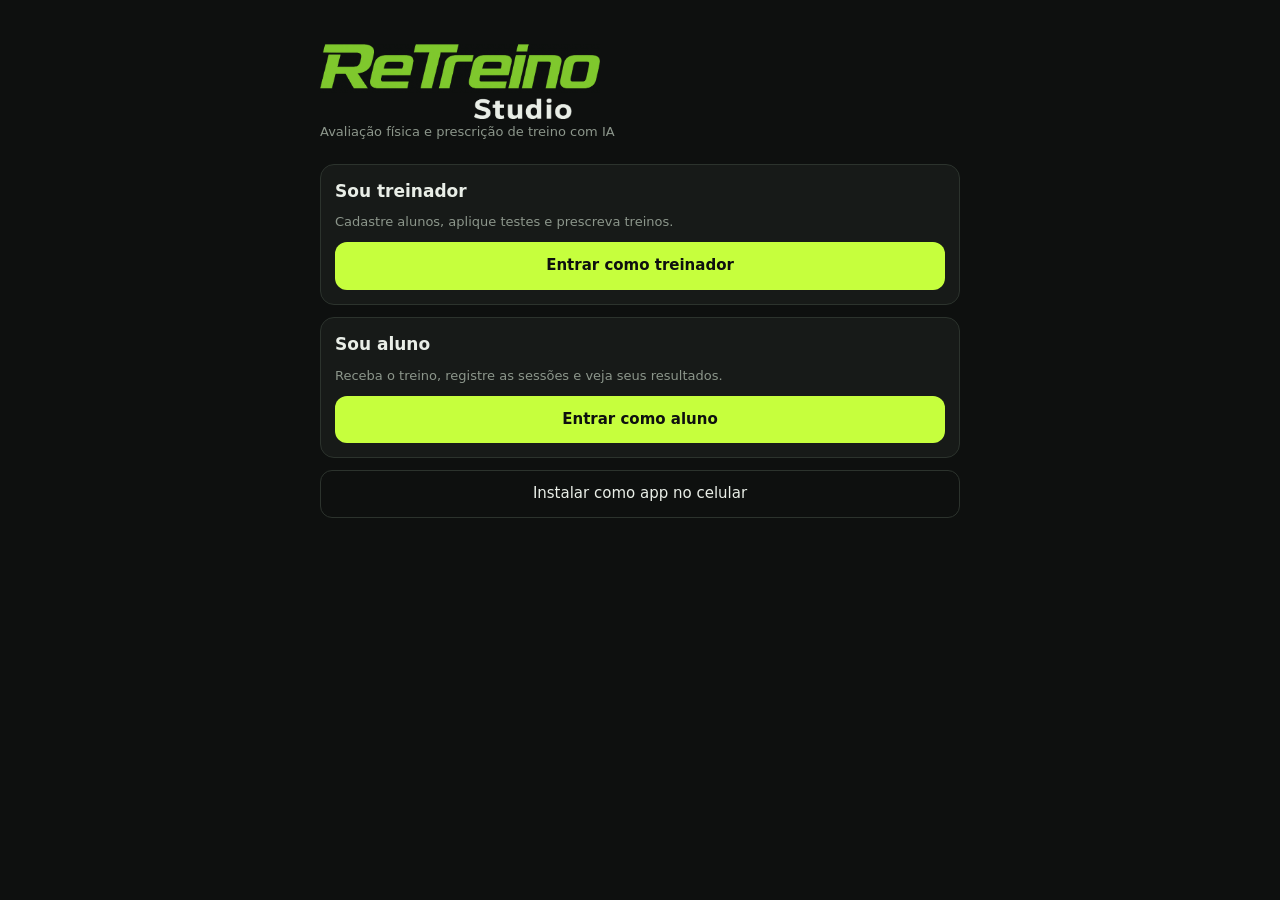
==== index.html @ f4f45311 "Add files via upload" ====
<!doctype html>
<html lang="pt-BR"><head>
<meta charset="utf-8">
<meta name="viewport" content="width=device-width,initial-scale=1,viewport-fit=cover">
<meta name="theme-color" content="#0e100f">
<meta name="apple-mobile-web-app-capable" content="yes">
<meta name="mobile-web-app-capable" content="yes">
<meta name="apple-mobile-web-app-title" content="ReTreino">
<meta name="apple-mobile-web-app-status-bar-style" content="black-translucent">
<link rel="manifest" href="manifest.json">
<link rel="icon" href="icon-192.png">
<link rel="apple-touch-icon" href="icon-192.png">
<title>ReTreino · Avaliação e Prescrição</title>
<style>
*{box-sizing:border-box;margin:0;font:inherit}
:root{--bg:#0e100f;--s:#171a18;--s2:#1f241f;--l:#2c332d;--t:#e9eee7;--m:#8c968b;--a:#c6ff3d;--ok:#6ee7a0;--w:#ffc94d;--bad:#ff6b5a}
body{background:var(--bg);color:var(--t);font:15px/1.45 system-ui,-apple-system,"Segoe UI",Roboto,sans-serif;padding:max(14px,env(safe-area-inset-top)) 14px calc(78px + env(safe-area-inset-bottom))}
main{max-width:640px;margin:0 auto}
b{font-weight:700}h1{font-size:22px;font-weight:800;letter-spacing:-.5px}h2{font-size:17px;font-weight:700}h3{font-size:13px;color:var(--m);font-weight:600;margin:10px 0 2px}
.hd{display:flex;align-items:center;gap:10px;margin:6px 0 14px}
.card{background:var(--s);border:1px solid var(--l);border-radius:14px;padding:14px;margin:0 0 12px;display:grid;gap:10px}
label{display:grid;gap:4px;color:var(--m);font-size:13px}
input,select{background:var(--s2);border:1px solid var(--l);border-radius:10px;color:var(--t);padding:11px;font-size:16px;width:100%}
input:focus,select:focus,button:focus-visible{outline:2px solid var(--a);outline-offset:1px}
button{cursor:pointer}
.b{background:var(--a);color:#0e100f;border:0;border-radius:12px;padding:13px;font-weight:700;width:100%}
.g{background:transparent;color:var(--t);border:1px solid var(--l);border-radius:12px;padding:12px;width:100%}
.g2{display:grid;grid-template-columns:1fr 1fr;gap:10px}.g4{display:grid;grid-template-columns:repeat(4,1fr);gap:6px}
.g4 input{padding:9px 4px;font-size:14px;text-align:center}
.chips{display:flex;gap:8px;overflow-x:auto;padding-bottom:12px}
.chip{flex:none;background:var(--s);color:var(--m);border:1px solid var(--l);border-radius:20px;padding:8px 14px}
.chip.on{background:var(--a);color:#0e100f;border-color:var(--a);font-weight:700}
.r{display:flex;justify-content:space-between;gap:12px;padding:8px 0;border-top:1px solid var(--l)}
.r.ok b{color:var(--ok)}.r.warn b{color:var(--w)}.r.bad b{color:var(--bad)}
.m{color:var(--m);font-size:13px}
.ck{display:flex;align-items:center;gap:10px;color:var(--t);font-size:14px}.ck input{width:20px;height:20px;accent-color:var(--a);flex:none}
.lg{display:block;width:min(280px,75%);margin-top:30px}
#tm{font-size:56px;font-weight:800;text-align:center;font-variant-numeric:tabular-nums;color:var(--a)}
.x{background:0;border:0;color:var(--m);font-size:12px;justify-self:end}
.ex{display:grid;gap:6px;padding-top:8px;border-top:1px solid var(--l)}
.tap{cursor:pointer}
nav{position:fixed;left:0;right:0;bottom:0;background:var(--s);border-top:1px solid var(--l);padding-bottom:env(safe-area-inset-bottom)}
nav button{flex:1;background:0;border:0;color:var(--m);padding:15px 4px;font-size:13px}nav .on{color:var(--a);font-weight:700}
.toast{position:fixed;left:50%;bottom:96px;transform:translateX(-50%);background:var(--a);color:#0e100f;padding:10px 18px;border-radius:20px;font-weight:700;z-index:9}
@media(prefers-reduced-motion:no-preference){.card{transition:border-color .15s}.tap:active{border-color:var(--a)}}
</style></head>
<body><main id="app"></main><nav id="nv"></nav>
<script>
const $=s=>document.querySelector(s),esc=s=>String(s??'').replace(/[&<>"']/g,c=>'&#'+c.charCodeAt(0)+';'),num=v=>parseFloat(String(v).replace(',','.'))||0,fx=(x,d=1)=>isFinite(x)&&x?x.toFixed(d):'–',uid=()=>Math.random().toString(36).slice(2,9);
const enc=o=>btoa(unescape(encodeURIComponent(JSON.stringify(o)))),dec=c=>JSON.parse(decodeURIComponent(escape(atob(c))));
let S;try{S=JSON.parse(localStorage.rt)}catch{}S=S||{mode:null,alunos:[],me:null};
const save=()=>{try{localStorage.rt=JSON.stringify(S)}catch{}};
let V={sub:'perfil',aid:null,t:'rm',f:{},res:[],w:null},dp;
const A=()=>S.mode=='coach'?S.alunos.find(a=>a.id==V.aid):S.me,n=k=>num(V.f[k]);
const go=o=>{Object.assign(V,o);render();scrollTo(0,0)};
function toast(t){const d=document.createElement('div');d.className='toast';d.textContent=t;document.body.append(d);setTimeout(()=>d.remove(),1800)}
function copy(t){(navigator.clipboard?navigator.clipboard.writeText(t):Promise.reject()).then(()=>toast('Copiado'),()=>prompt('Copie o texto:',t))}
const hdr=(t,b)=>`<div class=hd>${b?`<button class=g onclick="${b}" style="width:44px;padding:8px">‹</button>`:''}<h1>${t}</h1></div>`;
const rowH=([l,v,c])=>`<div class="r ${c||''}"><span>${esc(l)}</span><b>${esc(v)}</b></div>`;
const TN={rm:'12RM',hop:'Hop tests',sd:'Step down',yb:'Y Balance',om:'Ombro',sk:'Pollock 7 dobras',pe:'Perimetria',sj:'Saltos'};
const G={'Força':[4,'4–6','RIR 2','150 s'],'Hipertrofia':[3,'8–12','RIR 1–2','90 s'],'Condicionamento':[3,'12–15','RIR 2','45 s'],'Alívio de dor':[2,'12–15','RIR 3, tempo controlado','60 s']};
const EX={agachar:{c:['Agachamento goblet com mochila','Sentar e levantar da cadeira'],a:['Agachamento livre','Leg press 45°']},dobrar:{c:['Levantamento terra romeno com halteres','Ponte de glúteo'],a:['Levantamento terra romeno','Mesa flexora']},uni:{c:['Afundo','Step-up'],a:['Agachamento búlgaro','Passada']},emph:{c:['Flexão de braço','Flexão inclinada'],a:['Supino reto com halteres','Supino inclinado']},puxh:{c:['Remada com elástico','Remada curvada com mochila'],a:['Remada baixa','Remada curvada']},empv:{c:['Desenvolvimento com halteres','Pike push-up'],a:['Desenvolvimento com halteres','Desenvolvimento na máquina']},puxv:{c:['Puxada com elástico','Barra assistida'],a:['Puxada alta','Barra fixa assistida']},core:{c:['Prancha','Dead bug'],a:['Prancha','Pallof press']},pant:{c:['Elevação de panturrilha','Panturrilha unilateral'],a:['Panturrilha em pé','Panturrilha sentado']},sho:{c:['Rotação externa com elástico','Y-T-W no chão'],a:['Rotação externa no cabo','Face pull']}};
const RS={joelho:{agachar:['Sentar e levantar da caixa (sem dor)','Ponte de glúteo'],uni:['Ponte unilateral','Step-up baixo']},ombro:{empv:['Rotação externa com elástico','Y-T-W no chão'],emph:['Flexão inclinada (sem dor)','Supino com pegada neutra']},lombar:{dobrar:['Ponte de glúteo','Bird dog']}};

/* ---------- telas ---------- */
const instBtn=()=>matchMedia('(display-mode: standalone)').matches||navigator.standalone?'':'<button class=g onclick="inst()">Instalar como app no celular</button>';
const home=()=>`<img src="logo.png" alt="ReTreino Studio" class=lg><p class=m style="margin:4px 0 22px">Avaliação física e prescrição de treino com IA</p>
<div class=card><h2>Sou treinador</h2><p class=m>Cadastre alunos, aplique testes e prescreva treinos.</p><button class=b onclick="mode('coach')">Entrar como treinador</button></div>
<div class=card><h2>Sou aluno</h2><p class=m>Receba o treino, registre as sessões e veja seus resultados.</p><button class=b onclick="mode('aluno')">Entrar como aluno</button></div>${instBtn()}`;
function mode(m){S.mode=m;V.sub=m=='coach'?'perfil':'treino';V.aid=null;save();render()}
const list=()=>`${hdr('Alunos')}${S.alunos.map(a=>`<div class="card tap" onclick="go({aid:'${a.id}',sub:'perfil'})"><b>${esc(a.n)}</b><div class=m>${esc(a.goal)} · ${a.tests.length} avaliações · ${a.logs.length} sessões</div></div>`).join('')||'<p class=m style="margin-bottom:12px">Nenhum aluno ainda. Comece cadastrando o primeiro.</p>'}<button class=b onclick="addA()">+ Novo aluno</button><div style="height:10px"></div><button class=g onclick="mode(null)">Trocar ambiente</button>`;
function addA(){const x=prompt('Nome do aluno');if(!x)return;const a={id:uid(),n:x,sex:'M',goal:'Hipertrofia',level:'Iniciante',days:3,place:'Academia',restr:{},tests:[],logs:[],plan:null};S.alunos.push(a);save();go({aid:a.id,sub:'perfil'})}
const fp=(k,l,t)=>`<label>${l}<input ${t?'':'inputmode="decimal"'} value="${esc(A()[k]??'')}" oninput="A()['${k}']=${t?'this.value':'num(this.value)'};save()"></label>`;
const fs=(k,l,o)=>`<label>${l}<select onchange="A()['${k}']=this.value;save()">${o.map(x=>`<option ${A()[k]==x?'selected':''}>${x}</option>`).join('')}</select></label>`;
const rc=(k,l)=>`<label class=ck><input type=checkbox ${A().restr?.[k]?'checked':''} onchange="(A().restr=A().restr||{})['${k}']=this.checked;save()"> ${l}</label>`;
const perfil=a=>`${hdr(esc(a.n),'go({aid:null})')}<div class=card>${fp('n','Nome','t')}<div class=g2>${fs('sex','Sexo',['M','F'])}${fp('age','Idade')}</div><div class=g2>${fp('mass','Massa (kg)')}${fp('h','Estatura (cm)')}</div></div>
<div class=card><h2>Plano de treino</h2>${fs('goal','Objetivo',Object.keys(G))}<div class=g2>${fs('level','Nível',['Iniciante','Intermediário','Avançado'])}${fs('days','Dias por semana',[2,3,4,5,6])}</div>${fs('place','Local',['Academia','Casa'])}<div class=m>Dores ou restrições</div>${rc('joelho','Joelho')}${rc('ombro','Ombro')}${rc('lombar','Lombar')}</div>
<div class=card><button class=b onclick="shareA()">Copiar link do aluno</button><button class=g onclick="impL()">Importar registros do aluno</button><button class=g onclick="delA()">Excluir aluno</button></div>`;
function delA(){if(confirm('Excluir este aluno e todos os dados?')){S.alunos=S.alunos.filter(x=>x.id!=V.aid);V.aid=null;save();render()}}
function shareA(){const a=A(),o={id:a.id,n:a.n,sex:a.sex,age:a.age,mass:a.mass,h:a.h,goal:a.goal,level:a.level,days:a.days,place:a.place,restr:a.restr,plan:a.plan,tests:a.tests.slice(-12).map(({t,d,r,x})=>({t,d,r,x}))};copy(location.href.split('#')[0]+'#a='+enc(o))}
function impL(){const c=prompt('Cole o código de registros do aluno');if(!c)return;try{const o=dec(c.trim()),a=S.alunos.find(x=>x.id==o.id);if(!a)throw 0;const ids=new Set(a.logs.map(x=>x.id));o.logs.forEach(x=>ids.has(x.id)||a.logs.push(x));a.logs.sort((p,q)=>p.d<q.d?-1:1);save();toast('Registros importados');render()}catch{toast('Código inválido para este aluno')}}

/* ---------- avaliações ---------- */
const f=(k,l,t)=>`<label>${l}<input ${t?'':'inputmode="decimal"'} value="${esc(V.f[k]??'')}" oninput="V.f['${k}']=this.value;calc()"></label>`;
const ck=(k,l)=>`<label class=ck><input type=checkbox ${V.f[k]?'checked':''} onchange="V.f['${k}']=this.checked;calc()"> ${l}</label>`;
const sel=(k,l,o,rr)=>`<label>${l}<select onchange="V.f['${k}']=this.value;${rr?'render()':'calc()'}">${o.map(x=>`<option ${V.f[k]==x?'selected':''}>${x}</option>`).join('')}</select></label>`;
const g2=(...x)=>`<div class=g2>${x.join('')}</div>`;
const HP=[['sh','Single hop (cm)'],['th','Triple hop (cm)'],['ch','Crossover hop (cm)'],['tm','6 m cronometrado (s)',1]];
const SD=['Tronco inclina ou compensa','Pelve cai ou sobe','Joelho colapsa para dentro (valgo)','Perde equilíbrio ou toca o pé oposto','Usa os braços para equilibrar'];
const SKF=[['pt','Peitoral'],['ax','Axilar média'],['tr','Tríceps'],['sb','Subescapular'],['ab','Abdominal'],['si','Supra-ilíaca'],['cx','Coxa']];
const PL=[['to','Tórax'],['ci','Cintura'],['ab','Abdômen'],['qu','Quadril'],['bd','Braço D relaxado'],['be','Braço E relaxado'],['cd','Braço D contraído'],['ce','Braço E contraído'],['fd','Antebraço D'],['fe','Antebraço E'],['xd','Coxa D'],['xe','Coxa E'],['pd','Panturrilha D'],['pe','Panturrilha E']];
const F={
rm:()=>f('ex','Exercício','t')+g2(f('kg','Carga (kg)'),f('rp','Repetições até a falha (alvo 12)')),
hop:()=>sel('lado','Membro envolvido (lesionado)',['Direito','Esquerdo'])+HP.map(([k,l])=>`<h3>${l}</h3>`+g2(f(k+'d','Direito'),f(k+'e','Esquerdo'))).join(''),
sd:()=>g2(...['d','e'].map(s=>`<div class=card style="margin:0"><b>${s=='d'?'Direito':'Esquerdo'}</b>${SD.map((t,i)=>ck('s'+s+i,t)).join('')}</div>`)),
yb:()=>g2(f('Ld','Comprimento do membro D (cm)'),f('Le','Comprimento do membro E (cm)'))+[['a','Anterior'],['pm','Póstero-medial'],['pl','Póstero-lateral']].map(([k,l])=>`<h3>${l} (cm, melhor de 3)</h3>`+g2(f(k+'d','Direito'),f(k+'e','Esquerdo'))).join(''),
om:()=>`<h3>Teste de Neer</h3>`+g2(sel('nd','Direito',['—','Negativo','Positivo']),sel('ne','Esquerdo',['—','Negativo','Positivo']))+[['ab','Força de abdução (kgf)'],['re','Rotação externa (kgf)'],['ri','Rotação interna (kgf)'],['gr','Preensão manual (kgf)']].map(([k,l])=>`<h3>${l}</h3>`+g2(f(k+'d','Direito'),f(k+'e','Esquerdo'))).join(''),
sk:()=>`<p class=m>Dobras em mm. Sexo, idade, massa e estatura vêm do perfil.</p>`+g2(...SKF.map(([k,l])=>f(k,l))),
pe:()=>`<p class=m>Medidas em cm.</p>`+g2(...PL.map(([k,l])=>f(k,l))),
sj:()=>sel('mod','Perfil do avaliado',['Não atleta','Atleta'],1)+g2(f('cmj','CMJ (cm)'),f('sj','Squat jump (cm)'))+g2(f('tv','Ou tempo de voo do CMJ (s)'),f('hz','Salto horizontal (cm)'))+(V.f.mod=='Atleta'?`<h3>Drop jump</h3>`+g2(f('dj','Altura (cm)'),f('tc','Tempo de contato (ms)'))+`<h3>CMJ unilateral (cm)</h3>`+g2(f('ud','Direito'),f('ue','Esquerdo')):'')
};
const C={
rm:()=>{const m=n('kg')/(1.0278-.0278*n('rp'));if(!n('kg')||!n('rp')||n('rp')>30)return[];const p=A().mass;return[['1RM estimado (Brzycki)',fx(m)+' kg'],['Carga do teste em % do 1RM',fx(n('kg')/m*100,0)+'%'],...(p?[['1RM relativo ao peso corporal',fx(m/p,2)+'×']]:[]),['Zona de força (85%)',fx(m*.85)+' kg'],['Zona de hipertrofia (70%)',fx(m*.7)+' kg']]},
hop:()=>{const L=V.f.lado!='Esquerdo';return HP.flatMap(([k,l,low])=>{const I=n(k+(L?'d':'e')),U=n(k+(L?'e':'d'));if(!I||!U)return[];const v=(low?U/I:I/U)*100;return[[l.replace(/ \(.+/,'')+' · LSI',fx(v,0)+'%',v>=90?'ok':v>=80?'warn':'bad']]})},
sd:()=>['d','e'].map(s=>{const c=SD.filter((_,i)=>V.f['s'+s+i]).length;return['Erros · '+(s=='d'?'Direito':'Esquerdo'),c+' de 5 · '+(c<2?'bom':c<3?'moderado':'ruim'),c<2?'ok':c<3?'warn':'bad']}),
yb:()=>{const o=[],cp={};['d','e'].forEach(s=>{const L=n('L'+s),t=n('a'+s)+n('pm'+s)+n('pl'+s);if(L&&t){cp[s]=t/(3*L)*100;o.push(['Escore composto '+s.toUpperCase(),fx(cp[s])+'%'])}});if(n('ad')&&n('ae')){const d=Math.abs(n('ad')-n('ae'));o.push(['Assimetria anterior',fx(d)+' cm',d>4?'bad':'ok'])}if(cp.d&&cp.e)o.push(['Diferença entre composto',fx(Math.abs(cp.d-cp.e))+' pontos']);return o},
om:()=>{const o=[],p=A().mass;['d','e'].forEach(s=>{const v=V.f['n'+s];if(v=='Positivo'||v=='Negativo')o.push(['Neer '+s.toUpperCase(),v,v=='Positivo'?'bad':'ok'])});[['ab','Abdução'],['re','Rot. externa'],['ri','Rot. interna'],['gr','Preensão']].forEach(([k,l])=>{const d=n(k+'d'),q=n(k+'e');if(d&&q){const a=Math.abs(d-q)/Math.max(d,q)*100;o.push([l+' · assimetria',fx(a)+'%',a>10?'warn':'ok'])}});['d','e'].forEach(s=>{if(n('re'+s)&&n('ri'+s)){const r=n('re'+s)/n('ri'+s)*100;o.push(['Razão RE/RI '+s.toUpperCase(),fx(r,0)+'%',r<66?'warn':'ok'])}if(p&&n('gr'+s))o.push(['Preensão '+s.toUpperCase()+' / peso',fx(n('gr'+s)/p,2)])});return o},
sk:()=>{const a=A(),T=SKF.reduce((t,[k])=>t+n(k),0);if(SKF.some(([k])=>!n(k))||!a.age)return[['Preencha as 7 dobras e a idade no perfil','','warn']];const M=a.sex!='F',D=M?1.112-.00043499*T+.00000055*T*T-.00028826*a.age:1.097-.00046971*T+.00000056*T*T-.00012828*a.age,g=(4.95/D-4.5)*100,o=[['Σ 7 dobras',fx(T)+' mm'],['Densidade corporal',D.toFixed(4)],['% de gordura (Siri)',fx(g)+'%']];if(a.mass)o.push(['Massa gorda',fx(a.mass*g/100)+' kg'],['Massa magra',fx(a.mass*(1-g/100))+' kg']);if(a.mass&&a.h)o.push(['IMC',fx(a.mass/((a.h/100)**2))]);return o},
pe:()=>{const o=[],M=A().sex!='F',as=(a,b,l)=>{if(n(a)&&n(b)){const v=Math.abs(n(a)-n(b))/Math.max(n(a),n(b))*100;o.push([l+' · assimetria',fx(v)+'%',v>5?'warn':'ok'])}};if(n('ci')&&n('qu')){const r=n('ci')/n('qu');o.push(['Relação cintura/quadril',fx(r,2),r>(M?.9:.85)?'bad':'ok'])}if(n('ci'))o.push(['Cintura',fx(n('ci'))+' cm',n('ci')>=(M?94:80)?'warn':'ok']);as('bd','be','Braço');as('xd','xe','Coxa');as('pd','pe','Panturrilha');return o},
sj:()=>{const a=A(),o=[],c=n('cmj')||(n('tv')?9.81*n('tv')**2/8*100:0),s=n('sj');if(c)o.push(['CMJ',fx(c)+' cm']);if(s)o.push(['Squat jump',fx(s)+' cm']);if(c&&s)o.push(['EUR (CMJ/SJ)',fx(c/s,2),c/s<1?'warn':'ok']);if(c&&a.mass)o.push(['Potência de pico (Sayers)',fx(60.7*c+45.3*a.mass-2055,0)+' W']);if(n('hz')&&a.h)o.push(['Horizontal / estatura',fx(n('hz')/a.h,2)+'×']);if(V.f.mod=='Atleta'){if(n('dj')&&n('tc'))o.push(['RSI do drop jump',fx(n('dj')/100/(n('tc')/1000),2)]);if(n('ud')&&n('ue')){const v=Math.min(n('ud'),n('ue'))/Math.max(n('ud'),n('ue'))*100;o.push(['CMJ unilateral · LSI',fx(v,0)+'%',v>=90?'ok':v>=80?'warn':'bad'])}}return o}
};
function calc(){V.res=C[V.t]();const r=$('#res');if(r)r.innerHTML=V.res.map(rowH).join('')||'<p class=m>Preencha os campos para ver o resultado.</p>'}
function saveT(){const a=A();if(!V.res.length||V.res[0][2]=='warn'&&!V.res[0][1])return toast('Preencha os campos');a.tests.push({id:uid(),t:V.t,d:new Date().toISOString(),x:V.f.ex||'',r:V.res});save();V.f={};toast('Avaliação salva');render()}
function delT(id){const a=A();a.tests=a.tests.filter(x=>x.id!=id);save();render()}
const hist=a=>a.tests.filter(x=>x.t==V.t).reverse().map(x=>`<div class=card><div class=m>${new Date(x.d).toLocaleDateString('pt-BR')}${x.x?' · '+esc(x.x):''}<button class=x onclick="delT('${x.id}')">excluir</button></div>${x.r.map(rowH).join('')}</div>`).join('')||'<p class=m>Nenhuma avaliação salva neste teste.</p>';
const aval=a=>`${hdr(esc(a.n),'go({aid:null})')}<div class=chips>${Object.entries(TN).map(([k,v])=>`<button class="chip ${V.t==k?'on':''}" onclick="V.t='${k}';V.f={};render()">${v}</button>`).join('')}</div><div class=card><h2>${TN[V.t]}</h2>${F[V.t]()}<div id=res></div><button class=b onclick="saveT()">Salvar avaliação</button></div><h3>Histórico</h3>${hist(a)}`;

/* ---------- prescrição ---------- */
const treino=a=>`${hdr(esc(a.n),'go({aid:null})')}<div class=card><h2>Prescrição com IA</h2><p class=m>O app monta o treino pelo perfil, objetivo, local e restrições. Para usar o ChatGPT ou o Claude, copie o prompt e cole a resposta aqui.</p><button class=b onclick="mk()">Gerar treino</button>${g2('<button class=g onclick="cp()">Copiar prompt para IA</button>','<button class=g onclick="pj()">Colar resposta da IA</button>')}</div>${a.plan?plan(a.plan):''}`;
const plan=p=>p.dias.map((d,i)=>`<div class=card><input value="${esc(d.nome)}" style="font-weight:700" oninput="A().plan.dias[${i}].nome=this.value;save()">${d.exs.map((x,j)=>`<div class=ex><input value="${esc(x.n)}" oninput="ed(${i},${j},'n',this.value)"><div class=g4>${['s','r','c','d'].map((k,m)=>`<input placeholder="${['séries','reps','carga','desc.'][m]}" value="${esc(x[k]||'')}" oninput="ed(${i},${j},'${k}',this.value)">`).join('')}</div><button class=x onclick="rx(${i},${j})">remover</button></div>`).join('')}<button class=g onclick="ax(${i})">+ exercício</button></div>`).join('')+'<button class=g onclick="ad()">+ dia de treino</button>';
const ed=(i,j,k,v)=>{A().plan.dias[i].exs[j][k]=v;save()},rx=(i,j)=>{A().plan.dias[i].exs.splice(j,1);save();render()},ax=i=>{A().plan.dias[i].exs.push({n:'Novo exercício',s:'3',r:'10',c:'',d:'60 s'});save();render()},ad=()=>{A().plan.dias.push({nome:'Novo dia',exs:[]});save();render()};
function mk(){const a=A(),L=a.place=='Casa'?'c':'a',R=a.restr||{},[s0,r,rir,d]=G[a.goal]||G.Hipertrofia,s=String(Math.max(2,s0-(a.level=='Iniciante'?1:0))),nd=num(a.days)||3;
const pick=(p,i)=>{for(const k in R)if(R[k]&&RS[k]&&RS[k][p])return RS[k][p][i%2];return EX[p][L][i%2]};
const T=nd<=3?[['Corpo todo A',['agachar','emph','puxh','pant','core']],['Corpo todo B',['dobrar','empv','puxv','uni','core']]]:[['Superior',['emph','puxh','empv','puxv','sho']],['Inferior',['agachar','dobrar','uni','pant','core']]];
a.plan={dias:Array.from({length:nd},(_,i)=>{const[t,ps]=T[i%2];return{nome:`Dia ${i+1} · ${t}`,exs:[...new Set(ps.map(p=>pick(p,i>>1)))].map(x=>({n:x,s,r:r+' · '+rir,c:'',d}))}})};save();render()}
function cp(){const a=A();copy(`Você é preparador físico. Prescreva treino para ${a.n}, ${a.sex=='F'?'mulher':'homem'}, ${a.age||'?'} anos, ${a.mass||'?'} kg, ${a.h||'?'} cm. Objetivo: ${a.goal}. Nível: ${a.level}. ${a.days} dias por semana. Local: ${a.place}. Restrições: ${Object.keys(a.restr||{}).filter(k=>a.restr[k]).join(', ')||'nenhuma'}. Avaliações recentes: ${a.tests.slice(-6).map(x=>TN[x.t]+': '+x.r.map(r=>r[0]+' '+r[1]).join('; ')).join(' | ')||'nenhuma'}. Responda SOMENTE com JSON: {"dias":[{"nome":"","exs":[{"n":"exercício","s":"3","r":"8-12","c":"","d":"90 s"}]}]}`)}
function pj(){const t=prompt('Cole a resposta da IA (JSON)');if(!t)return;try{const j=JSON.parse(t.slice(t.indexOf('{'),t.lastIndexOf('}')+1));if(!Array.isArray(j.dias))throw 0;j.dias.forEach(d=>d.exs=d.exs||[]);A().plan={dias:j.dias};save();render()}catch{toast('JSON inválido')}}

/* ---------- registros e aluno ---------- */
function lg(L){const w=(a,b)=>L.filter(x=>{const t=(Date.now()-new Date(x.d))/864e5;return t>=a&&t<b}).reduce((s,x)=>s+x.load,0),ac=w(0,7),cr=w(0,28)/4,r=cr?ac/cr:0;return`<div class=card><h2>Carga de treino</h2><div class=r><span>Aguda (7 dias)</span><b>${ac} UA</b></div><div class=r><span>Crônica (média semanal, 28 dias)</span><b>${fx(cr,0)} UA</b></div><div class="r ${r?r>1.5?'bad':r>1.3||r<.8?'warn':'ok':''}"><span>ACWR</span><b>${fx(r,2)}</b></div><p class=m>UA = PSE × minutos da sessão.</p></div>`+(L.length?L.slice().reverse().slice(0,15).map(x=>`<div class=card><b>${esc(x.dia)}</b><div class=m>${new Date(x.d).toLocaleDateString('pt-BR')} · ${x.min} min · PSE ${x.pse} · ${x.load} UA</div></div>`).join(''):'<p class=m>Nenhuma sessão registrada.</p>')}
const reg=a=>`${hdr(esc(a.n),'go({aid:null})')}${lg(a.logs)}`;
const join=()=>`${hdr('Entrar como aluno','mode(null)')}<div class=card><p>Abra o link enviado pelo seu treinador ou cole o código aqui.</p><button class=b onclick="impP()">Colar link ou código</button></div>`;
function imp(c){const o=dec(c);if(!o.id||!o.n)throw 0;const old=S.me&&S.me.id==o.id?S.me:{logs:[]};S.me={...old,...o,logs:old.logs||[]};S.mode='aluno';V.sub='treino';save()}
function impP(){const t=prompt('Cole o link ou código do treinador');if(!t)return;try{imp(t.includes('#a=')?t.split('#a=')[1].trim():t.trim());render()}catch{toast('Código inválido')}}
function sTreino(){const m=S.me,p=m.plan,w=V.w;if(!p||!p.dias.length)return hdr('Meu treino')+'<p class=m>Seu treinador ainda não enviou um treino.</p>';
if(w){const d=p.dias[w.i];return`<div class=card><div id=tm>00:00</div><div class=m style="text-align:center">${esc(d.nome)}</div></div>${d.exs.map((x,j)=>`<div class=card><label class=ck><input type=checkbox ${w.k[j]?'checked':''} onchange="V.w.k[${j}]=this.checked"> <b>${esc(x.n)}</b></label><div class=m>${esc(x.s)} × ${esc(x.r)} · descanso ${esc(x.d||'—')}</div><label>Carga usada (kg)<input inputmode="decimal" value="${esc(w.c[j]??x.c??'')}" oninput="V.w.c[${j}]=this.value"></label></div>`).join('')}<button class=b onclick="fin()">Finalizar treino</button><div style="height:10px"></div><button class=g onclick="V.w=null;clearInterval(V.iv);render()">Cancelar</button>`}
return hdr('Meu treino')+p.dias.map((d,i)=>`<div class=card><b>${esc(d.nome)}</b><div class=m>${d.exs.map(x=>esc(x.n)).join(' · ')}</div><button class=b onclick="ini(${i})">Iniciar treino</button></div>`).join('')}
function ini(i){V.w={i,t0:Date.now(),k:{},c:{}};clearInterval(V.iv);V.iv=setInterval(()=>{const el=$('#tm');if(!el)return;const s=((Date.now()-V.w.t0)/1000)|0;el.textContent=String(s/60|0).padStart(2,'0')+':'+String(s%60).padStart(2,'0')},1000);render()}
function fin(){const m=Math.max(1,Math.round((Date.now()-V.w.t0)/60000)),p=num(prompt('Quão pesado foi o treino? PSE de 0 a 10','6'));if(!p)return;const d=S.me.plan.dias[V.w.i];S.me.logs.push({id:uid(),d:new Date().toISOString(),dia:d.nome,min:m,pse:p,load:Math.round(p*m),c:d.exs.map((x,j)=>[x.n,V.w.c[j]??x.c??''])});V.w=null;clearInterval(V.iv);save();toast('Treino registrado');go({sub:'res'})}
const sRes=()=>`${hdr('Resultados')}${lg(S.me.logs)}<h3>Avaliações</h3>${(S.me.tests||[]).slice().reverse().map(x=>`<div class=card><b>${TN[x.t]}${x.x?' · '+esc(x.x):''}</b><div class=m>${new Date(x.d).toLocaleDateString('pt-BR')}</div>${x.r.map(rowH).join('')}</div>`).join('')||'<p class=m>Nenhuma avaliação recebida ainda.</p>'}`;
const sPerfil=()=>`${hdr(esc(S.me.n))}<div class=card><div class=r><span>Objetivo</span><b>${esc(S.me.goal)}</b></div><div class=r><span>Treinos por semana</span><b>${esc(S.me.days)}</b></div><div class=r><span>Local</span><b>${esc(S.me.place)}</b></div></div><div class=card><button class=b onclick="copy(enc({id:S.me.id,logs:S.me.logs}))">Copiar registros para o treinador</button><button class=g onclick="impP()">Receber novo treino (link ou código)</button>${instBtn()}<button class=g onclick="mode(null)">Trocar ambiente</button></div>`;

function inst(){if(dp){dp.prompt();dp=null}else alert('iPhone: abra no Safari, toque em Compartilhar e escolha "Adicionar à Tela de Início".\nAndroid: menu ⋮ do Chrome → "Instalar app".')}
addEventListener('beforeinstallprompt',ev=>{ev.preventDefault();dp=ev});
function render(){let h,nv=[];const c=S.mode=='coach',a=A();
if(!S.mode)h=home();else if(c&&!a)h=list();
else if(c){nv=[['perfil','Perfil'],['aval','Avaliar'],['treino','Treino'],['reg','Registros']];h=({perfil,aval,treino,reg}[V.sub]||perfil)(a)}
else if(!a)h=join();
else{nv=[['treino','Treino'],['res','Resultados'],['perfil','Perfil']];h=({treino:sTreino,res:sRes,perfil:sPerfil}[V.sub]||sTreino)()}
$('#app').innerHTML=h;const N=$('#nv');N.innerHTML=nv.map(([i,l])=>`<button class="${V.sub==i?'on':''}" onclick="go({sub:'${i}'})">${l}</button>`).join('');N.style.display=nv.length?'flex':'none';
if(c&&a&&V.sub=='aval')calc()}
if(location.hash.startsWith('#a=')){try{imp(location.hash.slice(3));toast('Treino recebido')}catch{alert('Link inválido')}history.replaceState(null,'',location.pathname)}
if('serviceWorker' in navigator&&location.protocol.startsWith('http'))navigator.serviceWorker.register('sw.js').catch(()=>{});
render();
</script></body></html>
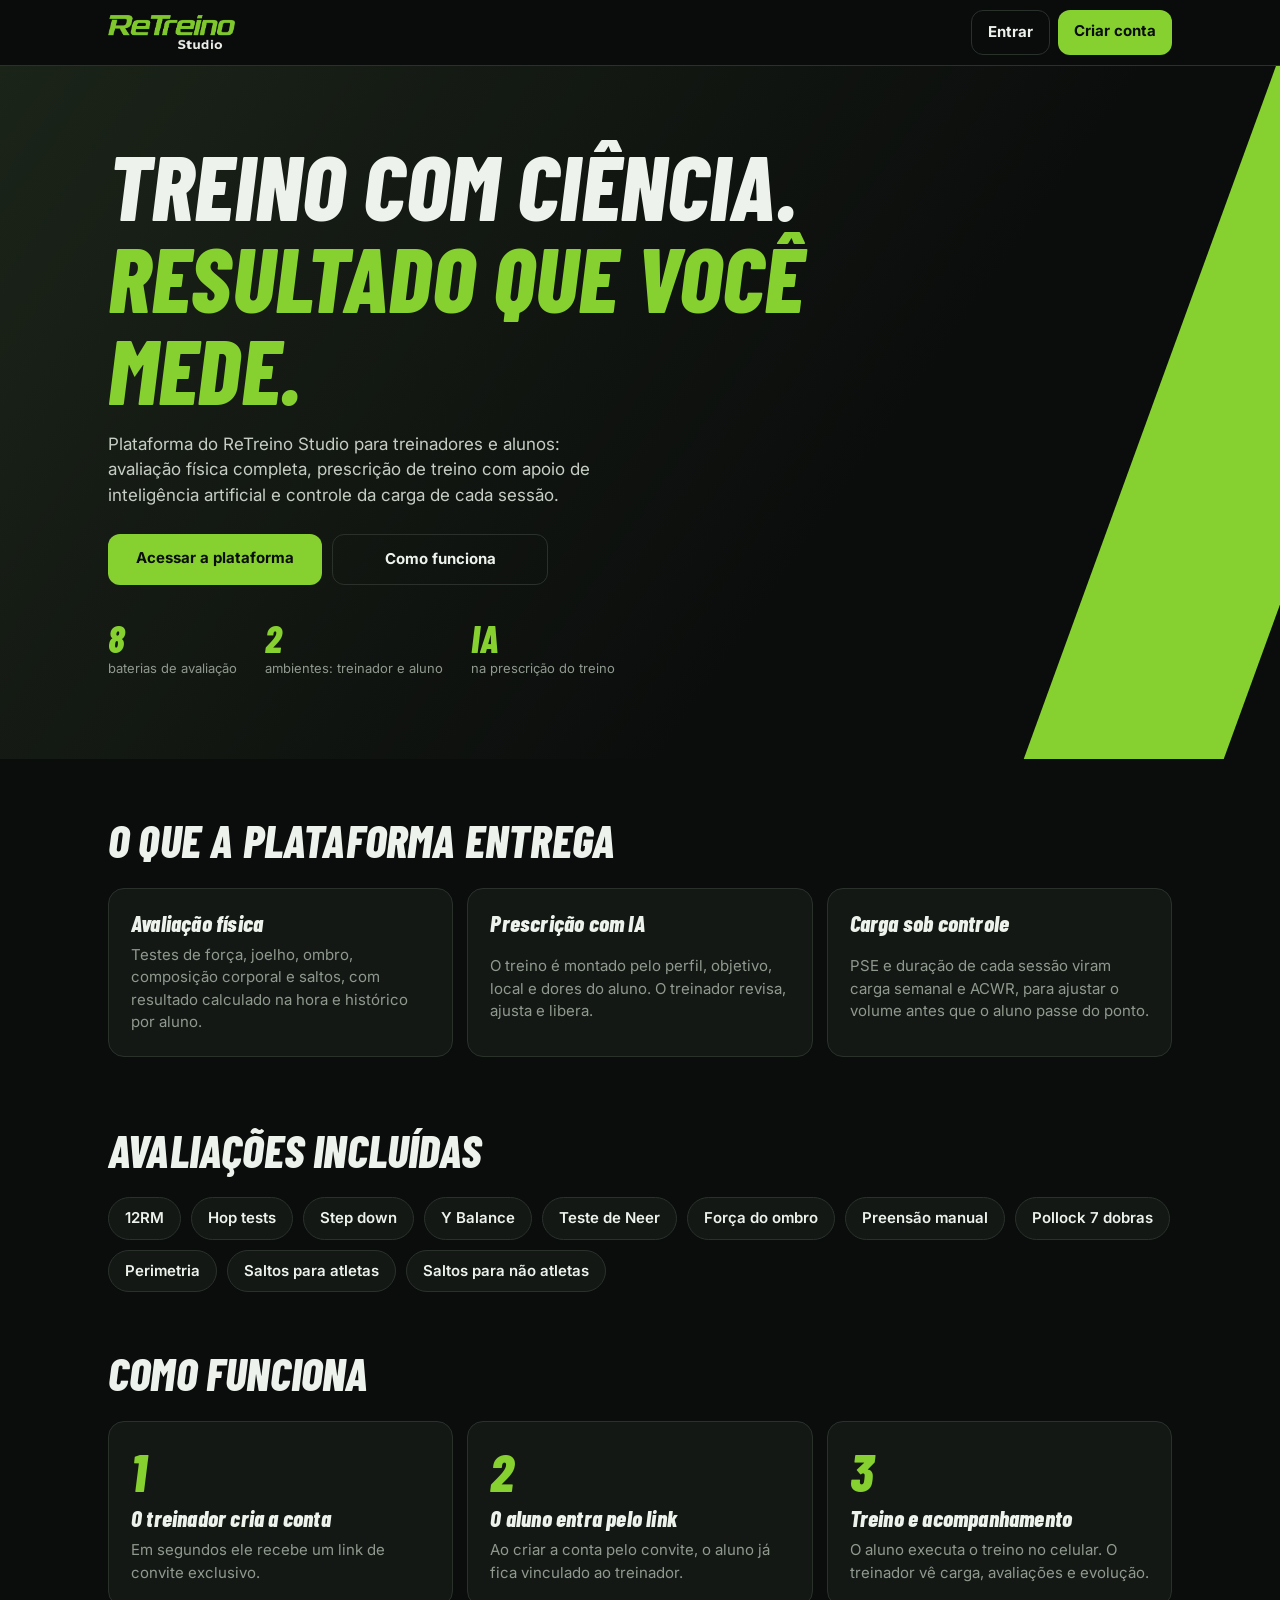
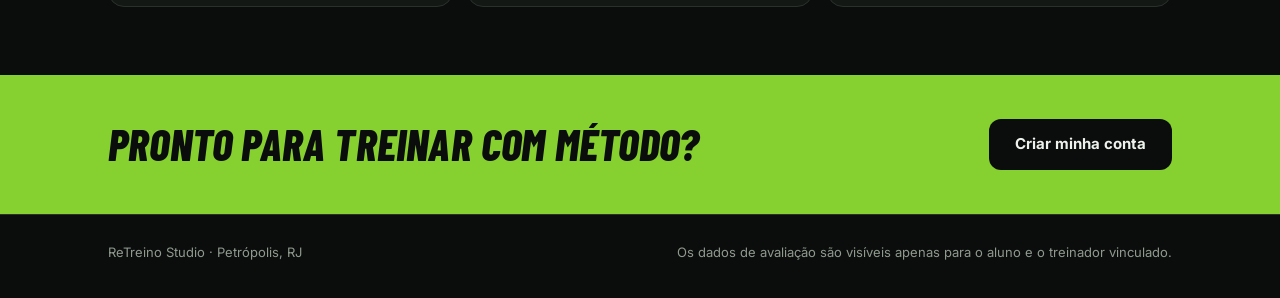
==== commit f6845a82: "Add files via upload" ====
--- a/index.html
+++ b/index.html
@@ -2,7 +2,8 @@
 <html lang="pt-BR"><head>
 <meta charset="utf-8">
 <meta name="viewport" content="width=device-width,initial-scale=1,viewport-fit=cover">
-<meta name="theme-color" content="#0e100f">
+<meta name="theme-color" content="#0b0d0c">
+<meta name="description" content="ReTreino Studio: avaliação física, prescrição de treino com IA e acompanhamento de carga para treinadores e alunos.">
 <meta name="apple-mobile-web-app-capable" content="yes">
 <meta name="mobile-web-app-capable" content="yes">
 <meta name="apple-mobile-web-app-title" content="ReTreino">
@@ -10,146 +11,63 @@
 <link rel="manifest" href="manifest.json">
 <link rel="icon" href="icon-192.png">
 <link rel="apple-touch-icon" href="icon-192.png">
-<title>ReTreino · Avaliação e Prescrição</title>
+<link rel="preconnect" href="https://fonts.googleapis.com"><link rel="preconnect" href="https://fonts.gstatic.com" crossorigin>
+<link href="https://fonts.googleapis.com/css2?family=Barlow+Condensed:ital,wght@1,800&family=Inter:wght@400;600;700&display=swap" rel="stylesheet">
+<link rel="stylesheet" href="app.css">
+<title>ReTreino Studio · Avaliação e prescrição de treino</title>
 <style>
-*{box-sizing:border-box;margin:0;font:inherit}
-:root{--bg:#0e100f;--s:#171a18;--s2:#1f241f;--l:#2c332d;--t:#e9eee7;--m:#8c968b;--a:#c6ff3d;--ok:#6ee7a0;--w:#ffc94d;--bad:#ff6b5a}
-body{background:var(--bg);color:var(--t);font:15px/1.45 system-ui,-apple-system,"Segoe UI",Roboto,sans-serif;padding:max(14px,env(safe-area-inset-top)) 14px calc(78px + env(safe-area-inset-bottom))}
-main{max-width:640px;margin:0 auto}
-b{font-weight:700}h1{font-size:22px;font-weight:800;letter-spacing:-.5px}h2{font-size:17px;font-weight:700}h3{font-size:13px;color:var(--m);font-weight:600;margin:10px 0 2px}
-.hd{display:flex;align-items:center;gap:10px;margin:6px 0 14px}
-.card{background:var(--s);border:1px solid var(--l);border-radius:14px;padding:14px;margin:0 0 12px;display:grid;gap:10px}
-label{display:grid;gap:4px;color:var(--m);font-size:13px}
-input,select{background:var(--s2);border:1px solid var(--l);border-radius:10px;color:var(--t);padding:11px;font-size:16px;width:100%}
-input:focus,select:focus,button:focus-visible{outline:2px solid var(--a);outline-offset:1px}
-button{cursor:pointer}
-.b{background:var(--a);color:#0e100f;border:0;border-radius:12px;padding:13px;font-weight:700;width:100%}
-.g{background:transparent;color:var(--t);border:1px solid var(--l);border-radius:12px;padding:12px;width:100%}
-.g2{display:grid;grid-template-columns:1fr 1fr;gap:10px}.g4{display:grid;grid-template-columns:repeat(4,1fr);gap:6px}
-.g4 input{padding:9px 4px;font-size:14px;text-align:center}
-.chips{display:flex;gap:8px;overflow-x:auto;padding-bottom:12px}
-.chip{flex:none;background:var(--s);color:var(--m);border:1px solid var(--l);border-radius:20px;padding:8px 14px}
-.chip.on{background:var(--a);color:#0e100f;border-color:var(--a);font-weight:700}
-.r{display:flex;justify-content:space-between;gap:12px;padding:8px 0;border-top:1px solid var(--l)}
-.r.ok b{color:var(--ok)}.r.warn b{color:var(--w)}.r.bad b{color:var(--bad)}
-.m{color:var(--m);font-size:13px}
-.ck{display:flex;align-items:center;gap:10px;color:var(--t);font-size:14px}.ck input{width:20px;height:20px;accent-color:var(--a);flex:none}
-.lg{display:block;width:min(280px,75%);margin-top:30px}
-#tm{font-size:56px;font-weight:800;text-align:center;font-variant-numeric:tabular-nums;color:var(--a)}
-.x{background:0;border:0;color:var(--m);font-size:12px;justify-self:end}
-.ex{display:grid;gap:6px;padding-top:8px;border-top:1px solid var(--l)}
-.tap{cursor:pointer}
-nav{position:fixed;left:0;right:0;bottom:0;background:var(--s);border-top:1px solid var(--l);padding-bottom:env(safe-area-inset-bottom)}
-nav button{flex:1;background:0;border:0;color:var(--m);padding:15px 4px;font-size:13px}nav .on{color:var(--a);font-weight:700}
-.toast{position:fixed;left:50%;bottom:96px;transform:translateX(-50%);background:var(--a);color:#0e100f;padding:10px 18px;border-radius:20px;font-weight:700;z-index:9}
-@media(prefers-reduced-motion:no-preference){.card{transition:border-color .15s}.tap:active{border-color:var(--a)}}
+body{padding:0}
+.nv{position:sticky;top:0;z-index:5;background:rgba(11,13,12,.92);backdrop-filter:blur(8px);border-bottom:1px solid var(--l)}
+.nv div{max-width:1100px;margin:0 auto;padding:max(10px,env(safe-area-inset-top)) 18px 10px;display:flex;align-items:center;justify-content:space-between;gap:12px}
+.nv img{height:34px}.nv nav{display:flex;gap:8px}.nv a{width:auto;padding:10px 16px}
+.sec{max-width:1100px;margin:0 auto;padding:56px 18px}
+.hr{position:relative;overflow:hidden;background:linear-gradient(125deg,#1b2419 0%,#0b0d0c 65%)}
+.hr::after{content:"";position:absolute;right:-70px;top:-10%;bottom:-10%;width:200px;background:var(--a);transform:skewX(-20deg)}
+.hr .sec{position:relative;z-index:1;padding-top:72px;padding-bottom:80px}
+.hr h1{font-size:clamp(46px,9vw,92px);max-width:760px}.hr h1 em{color:var(--a);font-style:italic}
+.hr p{max-width:520px;margin:18px 0 26px;color:#c6cec4;font-size:17px}
+.cta{display:flex;gap:10px;flex-wrap:wrap;max-width:440px}.cta a{width:auto;flex:1;min-width:160px}
+.st{display:flex;gap:28px;flex-wrap:wrap;margin-top:34px;max-width:calc(100% - 90px)}.st b{display:block;font:italic 800 38px/1 var(--d);color:var(--a)}.st span{font-size:13px;color:var(--m)}
+.sh{font-size:clamp(30px,5vw,46px);text-transform:uppercase;margin-bottom:22px}
+.f3{display:grid;gap:14px;grid-template-columns:repeat(auto-fit,minmax(260px,1fr))}
+.f3 .card{padding:22px;gap:8px}.f3 .card p{color:var(--m)}
+.num{font:italic 800 54px/1 var(--d);color:var(--a)}
+.tg{display:flex;flex-wrap:wrap;gap:10px}.tg span{background:var(--s);border:1px solid var(--l);border-radius:999px;padding:9px 16px;font-weight:600}
+.band{background:var(--a);color:#0b0d0c}.band .sec{display:flex;gap:20px;align-items:center;justify-content:space-between;flex-wrap:wrap;padding-top:44px;padding-bottom:44px}
+.band h2{font-size:clamp(28px,5vw,44px);text-transform:uppercase}.band a{background:#0b0d0c;color:var(--t);border:0;width:auto;padding:14px 26px}
+@media(max-width:700px){.hr::after{width:80px;right:-44px}.hr .sec{padding-right:64px}}
+footer{border-top:1px solid var(--l);color:var(--m);font-size:13px}footer .sec{padding-top:28px;padding-bottom:36px;display:flex;justify-content:space-between;gap:14px;flex-wrap:wrap}
 </style></head>
-<body><main id="app"></main><nav id="nv"></nav>
+<body>
+<header class="nv"><div><img src="logo.png" alt="ReTreino Studio"><nav><a class="g" href="conta.html">Entrar</a><a class="b" href="conta.html?novo=1">Criar conta</a></nav></div></header>
+
+<section class="hr"><div class="sec">
+<h1>Treino com ciência. <em>Resultado que você mede.</em></h1>
+<p>Plataforma do ReTreino Studio para treinadores e alunos: avaliação física completa, prescrição de treino com apoio de inteligência artificial e controle da carga de cada sessão.</p>
+<div class="cta"><a class="b" href="conta.html">Acessar a plataforma</a><a class="g" href="#como">Como funciona</a></div>
+<div class="st"><div><b>8</b><span>baterias de avaliação</span></div><div><b>2</b><span>ambientes: treinador e aluno</span></div><div><b>IA</b><span>na prescrição do treino</span></div></div>
+</div></section>
+
+<section class="sec"><h2 class="sh">O que a plataforma entrega</h2>
+<div class="f3">
+<div class="card"><h2>Avaliação física</h2><p>Testes de força, joelho, ombro, composição corporal e saltos, com resultado calculado na hora e histórico por aluno.</p></div>
+<div class="card"><h2>Prescrição com IA</h2><p>O treino é montado pelo perfil, objetivo, local e dores do aluno. O treinador revisa, ajusta e libera.</p></div>
+<div class="card"><h2>Carga sob controle</h2><p>PSE e duração de cada sessão viram carga semanal e ACWR, para ajustar o volume antes que o aluno passe do ponto.</p></div>
+</div></section>
+
+<section class="sec" style="padding-top:0"><h2 class="sh">Avaliações incluídas</h2>
+<div class="tg"><span>12RM</span><span>Hop tests</span><span>Step down</span><span>Y Balance</span><span>Teste de Neer</span><span>Força do ombro</span><span>Preensão manual</span><span>Pollock 7 dobras</span><span>Perimetria</span><span>Saltos para atletas</span><span>Saltos para não atletas</span></div></section>
+
+<section class="sec" id="como" style="padding-top:0"><h2 class="sh">Como funciona</h2>
+<div class="f3">
+<div class="card"><div class="num">1</div><h2>O treinador cria a conta</h2><p>Em segundos ele recebe um link de convite exclusivo.</p></div>
+<div class="card"><div class="num">2</div><h2>O aluno entra pelo link</h2><p>Ao criar a conta pelo convite, o aluno já fica vinculado ao treinador.</p></div>
+<div class="card"><div class="num">3</div><h2>Treino e acompanhamento</h2><p>O aluno executa o treino no celular. O treinador vê carga, avaliações e evolução.</p></div>
+</div></section>
+
+<section class="band"><div class="sec"><h2>Pronto para treinar com método?</h2><a class="g" href="conta.html">Criar minha conta</a></div></section>
+<footer><div class="sec"><span>ReTreino Studio · Petrópolis, RJ</span><span>Os dados de avaliação são visíveis apenas para o aluno e o treinador vinculado.</span></div></footer>
 <script>
-const $=s=>document.querySelector(s),esc=s=>String(s??'').replace(/[&<>"']/g,c=>'&#'+c.charCodeAt(0)+';'),num=v=>parseFloat(String(v).replace(',','.'))||0,fx=(x,d=1)=>isFinite(x)&&x?x.toFixed(d):'–',uid=()=>Math.random().toString(36).slice(2,9);
-const enc=o=>btoa(unescape(encodeURIComponent(JSON.stringify(o)))),dec=c=>JSON.parse(decodeURIComponent(escape(atob(c))));
-let S;try{S=JSON.parse(localStorage.rt)}catch{}S=S||{mode:null,alunos:[],me:null};
-const save=()=>{try{localStorage.rt=JSON.stringify(S)}catch{}};
-let V={sub:'perfil',aid:null,t:'rm',f:{},res:[],w:null},dp;
-const A=()=>S.mode=='coach'?S.alunos.find(a=>a.id==V.aid):S.me,n=k=>num(V.f[k]);
-const go=o=>{Object.assign(V,o);render();scrollTo(0,0)};
-function toast(t){const d=document.createElement('div');d.className='toast';d.textContent=t;document.body.append(d);setTimeout(()=>d.remove(),1800)}
-function copy(t){(navigator.clipboard?navigator.clipboard.writeText(t):Promise.reject()).then(()=>toast('Copiado'),()=>prompt('Copie o texto:',t))}
-const hdr=(t,b)=>`<div class=hd>${b?`<button class=g onclick="${b}" style="width:44px;padding:8px">‹</button>`:''}<h1>${t}</h1></div>`;
-const rowH=([l,v,c])=>`<div class="r ${c||''}"><span>${esc(l)}</span><b>${esc(v)}</b></div>`;
-const TN={rm:'12RM',hop:'Hop tests',sd:'Step down',yb:'Y Balance',om:'Ombro',sk:'Pollock 7 dobras',pe:'Perimetria',sj:'Saltos'};
-const G={'Força':[4,'4–6','RIR 2','150 s'],'Hipertrofia':[3,'8–12','RIR 1–2','90 s'],'Condicionamento':[3,'12–15','RIR 2','45 s'],'Alívio de dor':[2,'12–15','RIR 3, tempo controlado','60 s']};
-const EX={agachar:{c:['Agachamento goblet com mochila','Sentar e levantar da cadeira'],a:['Agachamento livre','Leg press 45°']},dobrar:{c:['Levantamento terra romeno com halteres','Ponte de glúteo'],a:['Levantamento terra romeno','Mesa flexora']},uni:{c:['Afundo','Step-up'],a:['Agachamento búlgaro','Passada']},emph:{c:['Flexão de braço','Flexão inclinada'],a:['Supino reto com halteres','Supino inclinado']},puxh:{c:['Remada com elástico','Remada curvada com mochila'],a:['Remada baixa','Remada curvada']},empv:{c:['Desenvolvimento com halteres','Pike push-up'],a:['Desenvolvimento com halteres','Desenvolvimento na máquina']},puxv:{c:['Puxada com elástico','Barra assistida'],a:['Puxada alta','Barra fixa assistida']},core:{c:['Prancha','Dead bug'],a:['Prancha','Pallof press']},pant:{c:['Elevação de panturrilha','Panturrilha unilateral'],a:['Panturrilha em pé','Panturrilha sentado']},sho:{c:['Rotação externa com elástico','Y-T-W no chão'],a:['Rotação externa no cabo','Face pull']}};
-const RS={joelho:{agachar:['Sentar e levantar da caixa (sem dor)','Ponte de glúteo'],uni:['Ponte unilateral','Step-up baixo']},ombro:{empv:['Rotação externa com elástico','Y-T-W no chão'],emph:['Flexão inclinada (sem dor)','Supino com pegada neutra']},lombar:{dobrar:['Ponte de glúteo','Bird dog']}};
-
-/* ---------- telas ---------- */
-const instBtn=()=>matchMedia('(display-mode: standalone)').matches||navigator.standalone?'':'<button class=g onclick="inst()">Instalar como app no celular</button>';
-const home=()=>`<img src="logo.png" alt="ReTreino Studio" class=lg><p class=m style="margin:4px 0 22px">Avaliação física e prescrição de treino com IA</p>
-<div class=card><h2>Sou treinador</h2><p class=m>Cadastre alunos, aplique testes e prescreva treinos.</p><button class=b onclick="mode('coach')">Entrar como treinador</button></div>
-<div class=card><h2>Sou aluno</h2><p class=m>Receba o treino, registre as sessões e veja seus resultados.</p><button class=b onclick="mode('aluno')">Entrar como aluno</button></div>${instBtn()}`;
-function mode(m){S.mode=m;V.sub=m=='coach'?'perfil':'treino';V.aid=null;save();render()}
-const list=()=>`${hdr('Alunos')}${S.alunos.map(a=>`<div class="card tap" onclick="go({aid:'${a.id}',sub:'perfil'})"><b>${esc(a.n)}</b><div class=m>${esc(a.goal)} · ${a.tests.length} avaliações · ${a.logs.length} sessões</div></div>`).join('')||'<p class=m style="margin-bottom:12px">Nenhum aluno ainda. Comece cadastrando o primeiro.</p>'}<button class=b onclick="addA()">+ Novo aluno</button><div style="height:10px"></div><button class=g onclick="mode(null)">Trocar ambiente</button>`;
-function addA(){const x=prompt('Nome do aluno');if(!x)return;const a={id:uid(),n:x,sex:'M',goal:'Hipertrofia',level:'Iniciante',days:3,place:'Academia',restr:{},tests:[],logs:[],plan:null};S.alunos.push(a);save();go({aid:a.id,sub:'perfil'})}
-const fp=(k,l,t)=>`<label>${l}<input ${t?'':'inputmode="decimal"'} value="${esc(A()[k]??'')}" oninput="A()['${k}']=${t?'this.value':'num(this.value)'};save()"></label>`;
-const fs=(k,l,o)=>`<label>${l}<select onchange="A()['${k}']=this.value;save()">${o.map(x=>`<option ${A()[k]==x?'selected':''}>${x}</option>`).join('')}</select></label>`;
-const rc=(k,l)=>`<label class=ck><input type=checkbox ${A().restr?.[k]?'checked':''} onchange="(A().restr=A().restr||{})['${k}']=this.checked;save()"> ${l}</label>`;
-const perfil=a=>`${hdr(esc(a.n),'go({aid:null})')}<div class=card>${fp('n','Nome','t')}<div class=g2>${fs('sex','Sexo',['M','F'])}${fp('age','Idade')}</div><div class=g2>${fp('mass','Massa (kg)')}${fp('h','Estatura (cm)')}</div></div>
-<div class=card><h2>Plano de treino</h2>${fs('goal','Objetivo',Object.keys(G))}<div class=g2>${fs('level','Nível',['Iniciante','Intermediário','Avançado'])}${fs('days','Dias por semana',[2,3,4,5,6])}</div>${fs('place','Local',['Academia','Casa'])}<div class=m>Dores ou restrições</div>${rc('joelho','Joelho')}${rc('ombro','Ombro')}${rc('lombar','Lombar')}</div>
-<div class=card><button class=b onclick="shareA()">Copiar link do aluno</button><button class=g onclick="impL()">Importar registros do aluno</button><button class=g onclick="delA()">Excluir aluno</button></div>`;
-function delA(){if(confirm('Excluir este aluno e todos os dados?')){S.alunos=S.alunos.filter(x=>x.id!=V.aid);V.aid=null;save();render()}}
-function shareA(){const a=A(),o={id:a.id,n:a.n,sex:a.sex,age:a.age,mass:a.mass,h:a.h,goal:a.goal,level:a.level,days:a.days,place:a.place,restr:a.restr,plan:a.plan,tests:a.tests.slice(-12).map(({t,d,r,x})=>({t,d,r,x}))};copy(location.href.split('#')[0]+'#a='+enc(o))}
-function impL(){const c=prompt('Cole o código de registros do aluno');if(!c)return;try{const o=dec(c.trim()),a=S.alunos.find(x=>x.id==o.id);if(!a)throw 0;const ids=new Set(a.logs.map(x=>x.id));o.logs.forEach(x=>ids.has(x.id)||a.logs.push(x));a.logs.sort((p,q)=>p.d<q.d?-1:1);save();toast('Registros importados');render()}catch{toast('Código inválido para este aluno')}}
-
-/* ---------- avaliações ---------- */
-const f=(k,l,t)=>`<label>${l}<input ${t?'':'inputmode="decimal"'} value="${esc(V.f[k]??'')}" oninput="V.f['${k}']=this.value;calc()"></label>`;
-const ck=(k,l)=>`<label class=ck><input type=checkbox ${V.f[k]?'checked':''} onchange="V.f['${k}']=this.checked;calc()"> ${l}</label>`;
-const sel=(k,l,o,rr)=>`<label>${l}<select onchange="V.f['${k}']=this.value;${rr?'render()':'calc()'}">${o.map(x=>`<option ${V.f[k]==x?'selected':''}>${x}</option>`).join('')}</select></label>`;
-const g2=(...x)=>`<div class=g2>${x.join('')}</div>`;
-const HP=[['sh','Single hop (cm)'],['th','Triple hop (cm)'],['ch','Crossover hop (cm)'],['tm','6 m cronometrado (s)',1]];
-const SD=['Tronco inclina ou compensa','Pelve cai ou sobe','Joelho colapsa para dentro (valgo)','Perde equilíbrio ou toca o pé oposto','Usa os braços para equilibrar'];
-const SKF=[['pt','Peitoral'],['ax','Axilar média'],['tr','Tríceps'],['sb','Subescapular'],['ab','Abdominal'],['si','Supra-ilíaca'],['cx','Coxa']];
-const PL=[['to','Tórax'],['ci','Cintura'],['ab','Abdômen'],['qu','Quadril'],['bd','Braço D relaxado'],['be','Braço E relaxado'],['cd','Braço D contraído'],['ce','Braço E contraído'],['fd','Antebraço D'],['fe','Antebraço E'],['xd','Coxa D'],['xe','Coxa E'],['pd','Panturrilha D'],['pe','Panturrilha E']];
-const F={
-rm:()=>f('ex','Exercício','t')+g2(f('kg','Carga (kg)'),f('rp','Repetições até a falha (alvo 12)')),
-hop:()=>sel('lado','Membro envolvido (lesionado)',['Direito','Esquerdo'])+HP.map(([k,l])=>`<h3>${l}</h3>`+g2(f(k+'d','Direito'),f(k+'e','Esquerdo'))).join(''),
-sd:()=>g2(...['d','e'].map(s=>`<div class=card style="margin:0"><b>${s=='d'?'Direito':'Esquerdo'}</b>${SD.map((t,i)=>ck('s'+s+i,t)).join('')}</div>`)),
-yb:()=>g2(f('Ld','Comprimento do membro D (cm)'),f('Le','Comprimento do membro E (cm)'))+[['a','Anterior'],['pm','Póstero-medial'],['pl','Póstero-lateral']].map(([k,l])=>`<h3>${l} (cm, melhor de 3)</h3>`+g2(f(k+'d','Direito'),f(k+'e','Esquerdo'))).join(''),
-om:()=>`<h3>Teste de Neer</h3>`+g2(sel('nd','Direito',['—','Negativo','Positivo']),sel('ne','Esquerdo',['—','Negativo','Positivo']))+[['ab','Força de abdução (kgf)'],['re','Rotação externa (kgf)'],['ri','Rotação interna (kgf)'],['gr','Preensão manual (kgf)']].map(([k,l])=>`<h3>${l}</h3>`+g2(f(k+'d','Direito'),f(k+'e','Esquerdo'))).join(''),
-sk:()=>`<p class=m>Dobras em mm. Sexo, idade, massa e estatura vêm do perfil.</p>`+g2(...SKF.map(([k,l])=>f(k,l))),
-pe:()=>`<p class=m>Medidas em cm.</p>`+g2(...PL.map(([k,l])=>f(k,l))),
-sj:()=>sel('mod','Perfil do avaliado',['Não atleta','Atleta'],1)+g2(f('cmj','CMJ (cm)'),f('sj','Squat jump (cm)'))+g2(f('tv','Ou tempo de voo do CMJ (s)'),f('hz','Salto horizontal (cm)'))+(V.f.mod=='Atleta'?`<h3>Drop jump</h3>`+g2(f('dj','Altura (cm)'),f('tc','Tempo de contato (ms)'))+`<h3>CMJ unilateral (cm)</h3>`+g2(f('ud','Direito'),f('ue','Esquerdo')):'')
-};
-const C={
-rm:()=>{const m=n('kg')/(1.0278-.0278*n('rp'));if(!n('kg')||!n('rp')||n('rp')>30)return[];const p=A().mass;return[['1RM estimado (Brzycki)',fx(m)+' kg'],['Carga do teste em % do 1RM',fx(n('kg')/m*100,0)+'%'],...(p?[['1RM relativo ao peso corporal',fx(m/p,2)+'×']]:[]),['Zona de força (85%)',fx(m*.85)+' kg'],['Zona de hipertrofia (70%)',fx(m*.7)+' kg']]},
-hop:()=>{const L=V.f.lado!='Esquerdo';return HP.flatMap(([k,l,low])=>{const I=n(k+(L?'d':'e')),U=n(k+(L?'e':'d'));if(!I||!U)return[];const v=(low?U/I:I/U)*100;return[[l.replace(/ \(.+/,'')+' · LSI',fx(v,0)+'%',v>=90?'ok':v>=80?'warn':'bad']]})},
-sd:()=>['d','e'].map(s=>{const c=SD.filter((_,i)=>V.f['s'+s+i]).length;return['Erros · '+(s=='d'?'Direito':'Esquerdo'),c+' de 5 · '+(c<2?'bom':c<3?'moderado':'ruim'),c<2?'ok':c<3?'warn':'bad']}),
-yb:()=>{const o=[],cp={};['d','e'].forEach(s=>{const L=n('L'+s),t=n('a'+s)+n('pm'+s)+n('pl'+s);if(L&&t){cp[s]=t/(3*L)*100;o.push(['Escore composto '+s.toUpperCase(),fx(cp[s])+'%'])}});if(n('ad')&&n('ae')){const d=Math.abs(n('ad')-n('ae'));o.push(['Assimetria anterior',fx(d)+' cm',d>4?'bad':'ok'])}if(cp.d&&cp.e)o.push(['Diferença entre composto',fx(Math.abs(cp.d-cp.e))+' pontos']);return o},
-om:()=>{const o=[],p=A().mass;['d','e'].forEach(s=>{const v=V.f['n'+s];if(v=='Positivo'||v=='Negativo')o.push(['Neer '+s.toUpperCase(),v,v=='Positivo'?'bad':'ok'])});[['ab','Abdução'],['re','Rot. externa'],['ri','Rot. interna'],['gr','Preensão']].forEach(([k,l])=>{const d=n(k+'d'),q=n(k+'e');if(d&&q){const a=Math.abs(d-q)/Math.max(d,q)*100;o.push([l+' · assimetria',fx(a)+'%',a>10?'warn':'ok'])}});['d','e'].forEach(s=>{if(n('re'+s)&&n('ri'+s)){const r=n('re'+s)/n('ri'+s)*100;o.push(['Razão RE/RI '+s.toUpperCase(),fx(r,0)+'%',r<66?'warn':'ok'])}if(p&&n('gr'+s))o.push(['Preensão '+s.toUpperCase()+' / peso',fx(n('gr'+s)/p,2)])});return o},
-sk:()=>{const a=A(),T=SKF.reduce((t,[k])=>t+n(k),0);if(SKF.some(([k])=>!n(k))||!a.age)return[['Preencha as 7 dobras e a idade no perfil','','warn']];const M=a.sex!='F',D=M?1.112-.00043499*T+.00000055*T*T-.00028826*a.age:1.097-.00046971*T+.00000056*T*T-.00012828*a.age,g=(4.95/D-4.5)*100,o=[['Σ 7 dobras',fx(T)+' mm'],['Densidade corporal',D.toFixed(4)],['% de gordura (Siri)',fx(g)+'%']];if(a.mass)o.push(['Massa gorda',fx(a.mass*g/100)+' kg'],['Massa magra',fx(a.mass*(1-g/100))+' kg']);if(a.mass&&a.h)o.push(['IMC',fx(a.mass/((a.h/100)**2))]);return o},
-pe:()=>{const o=[],M=A().sex!='F',as=(a,b,l)=>{if(n(a)&&n(b)){const v=Math.abs(n(a)-n(b))/Math.max(n(a),n(b))*100;o.push([l+' · assimetria',fx(v)+'%',v>5?'warn':'ok'])}};if(n('ci')&&n('qu')){const r=n('ci')/n('qu');o.push(['Relação cintura/quadril',fx(r,2),r>(M?.9:.85)?'bad':'ok'])}if(n('ci'))o.push(['Cintura',fx(n('ci'))+' cm',n('ci')>=(M?94:80)?'warn':'ok']);as('bd','be','Braço');as('xd','xe','Coxa');as('pd','pe','Panturrilha');return o},
-sj:()=>{const a=A(),o=[],c=n('cmj')||(n('tv')?9.81*n('tv')**2/8*100:0),s=n('sj');if(c)o.push(['CMJ',fx(c)+' cm']);if(s)o.push(['Squat jump',fx(s)+' cm']);if(c&&s)o.push(['EUR (CMJ/SJ)',fx(c/s,2),c/s<1?'warn':'ok']);if(c&&a.mass)o.push(['Potência de pico (Sayers)',fx(60.7*c+45.3*a.mass-2055,0)+' W']);if(n('hz')&&a.h)o.push(['Horizontal / estatura',fx(n('hz')/a.h,2)+'×']);if(V.f.mod=='Atleta'){if(n('dj')&&n('tc'))o.push(['RSI do drop jump',fx(n('dj')/100/(n('tc')/1000),2)]);if(n('ud')&&n('ue')){const v=Math.min(n('ud'),n('ue'))/Math.max(n('ud'),n('ue'))*100;o.push(['CMJ unilateral · LSI',fx(v,0)+'%',v>=90?'ok':v>=80?'warn':'bad'])}}return o}
-};
-function calc(){V.res=C[V.t]();const r=$('#res');if(r)r.innerHTML=V.res.map(rowH).join('')||'<p class=m>Preencha os campos para ver o resultado.</p>'}
-function saveT(){const a=A();if(!V.res.length||V.res[0][2]=='warn'&&!V.res[0][1])return toast('Preencha os campos');a.tests.push({id:uid(),t:V.t,d:new Date().toISOString(),x:V.f.ex||'',r:V.res});save();V.f={};toast('Avaliação salva');render()}
-function delT(id){const a=A();a.tests=a.tests.filter(x=>x.id!=id);save();render()}
-const hist=a=>a.tests.filter(x=>x.t==V.t).reverse().map(x=>`<div class=card><div class=m>${new Date(x.d).toLocaleDateString('pt-BR')}${x.x?' · '+esc(x.x):''}<button class=x onclick="delT('${x.id}')">excluir</button></div>${x.r.map(rowH).join('')}</div>`).join('')||'<p class=m>Nenhuma avaliação salva neste teste.</p>';
-const aval=a=>`${hdr(esc(a.n),'go({aid:null})')}<div class=chips>${Object.entries(TN).map(([k,v])=>`<button class="chip ${V.t==k?'on':''}" onclick="V.t='${k}';V.f={};render()">${v}</button>`).join('')}</div><div class=card><h2>${TN[V.t]}</h2>${F[V.t]()}<div id=res></div><button class=b onclick="saveT()">Salvar avaliação</button></div><h3>Histórico</h3>${hist(a)}`;
-
-/* ---------- prescrição ---------- */
-const treino=a=>`${hdr(esc(a.n),'go({aid:null})')}<div class=card><h2>Prescrição com IA</h2><p class=m>O app monta o treino pelo perfil, objetivo, local e restrições. Para usar o ChatGPT ou o Claude, copie o prompt e cole a resposta aqui.</p><button class=b onclick="mk()">Gerar treino</button>${g2('<button class=g onclick="cp()">Copiar prompt para IA</button>','<button class=g onclick="pj()">Colar resposta da IA</button>')}</div>${a.plan?plan(a.plan):''}`;
-const plan=p=>p.dias.map((d,i)=>`<div class=card><input value="${esc(d.nome)}" style="font-weight:700" oninput="A().plan.dias[${i}].nome=this.value;save()">${d.exs.map((x,j)=>`<div class=ex><input value="${esc(x.n)}" oninput="ed(${i},${j},'n',this.value)"><div class=g4>${['s','r','c','d'].map((k,m)=>`<input placeholder="${['séries','reps','carga','desc.'][m]}" value="${esc(x[k]||'')}" oninput="ed(${i},${j},'${k}',this.value)">`).join('')}</div><button class=x onclick="rx(${i},${j})">remover</button></div>`).join('')}<button class=g onclick="ax(${i})">+ exercício</button></div>`).join('')+'<button class=g onclick="ad()">+ dia de treino</button>';
-const ed=(i,j,k,v)=>{A().plan.dias[i].exs[j][k]=v;save()},rx=(i,j)=>{A().plan.dias[i].exs.splice(j,1);save();render()},ax=i=>{A().plan.dias[i].exs.push({n:'Novo exercício',s:'3',r:'10',c:'',d:'60 s'});save();render()},ad=()=>{A().plan.dias.push({nome:'Novo dia',exs:[]});save();render()};
-function mk(){const a=A(),L=a.place=='Casa'?'c':'a',R=a.restr||{},[s0,r,rir,d]=G[a.goal]||G.Hipertrofia,s=String(Math.max(2,s0-(a.level=='Iniciante'?1:0))),nd=num(a.days)||3;
-const pick=(p,i)=>{for(const k in R)if(R[k]&&RS[k]&&RS[k][p])return RS[k][p][i%2];return EX[p][L][i%2]};
-const T=nd<=3?[['Corpo todo A',['agachar','emph','puxh','pant','core']],['Corpo todo B',['dobrar','empv','puxv','uni','core']]]:[['Superior',['emph','puxh','empv','puxv','sho']],['Inferior',['agachar','dobrar','uni','pant','core']]];
-a.plan={dias:Array.from({length:nd},(_,i)=>{const[t,ps]=T[i%2];return{nome:`Dia ${i+1} · ${t}`,exs:[...new Set(ps.map(p=>pick(p,i>>1)))].map(x=>({n:x,s,r:r+' · '+rir,c:'',d}))}})};save();render()}
-function cp(){const a=A();copy(`Você é preparador físico. Prescreva treino para ${a.n}, ${a.sex=='F'?'mulher':'homem'}, ${a.age||'?'} anos, ${a.mass||'?'} kg, ${a.h||'?'} cm. Objetivo: ${a.goal}. Nível: ${a.level}. ${a.days} dias por semana. Local: ${a.place}. Restrições: ${Object.keys(a.restr||{}).filter(k=>a.restr[k]).join(', ')||'nenhuma'}. Avaliações recentes: ${a.tests.slice(-6).map(x=>TN[x.t]+': '+x.r.map(r=>r[0]+' '+r[1]).join('; ')).join(' | ')||'nenhuma'}. Responda SOMENTE com JSON: {"dias":[{"nome":"","exs":[{"n":"exercício","s":"3","r":"8-12","c":"","d":"90 s"}]}]}`)}
-function pj(){const t=prompt('Cole a resposta da IA (JSON)');if(!t)return;try{const j=JSON.parse(t.slice(t.indexOf('{'),t.lastIndexOf('}')+1));if(!Array.isArray(j.dias))throw 0;j.dias.forEach(d=>d.exs=d.exs||[]);A().plan={dias:j.dias};save();render()}catch{toast('JSON inválido')}}
-
-/* ---------- registros e aluno ---------- */
-function lg(L){const w=(a,b)=>L.filter(x=>{const t=(Date.now()-new Date(x.d))/864e5;return t>=a&&t<b}).reduce((s,x)=>s+x.load,0),ac=w(0,7),cr=w(0,28)/4,r=cr?ac/cr:0;return`<div class=card><h2>Carga de treino</h2><div class=r><span>Aguda (7 dias)</span><b>${ac} UA</b></div><div class=r><span>Crônica (média semanal, 28 dias)</span><b>${fx(cr,0)} UA</b></div><div class="r ${r?r>1.5?'bad':r>1.3||r<.8?'warn':'ok':''}"><span>ACWR</span><b>${fx(r,2)}</b></div><p class=m>UA = PSE × minutos da sessão.</p></div>`+(L.length?L.slice().reverse().slice(0,15).map(x=>`<div class=card><b>${esc(x.dia)}</b><div class=m>${new Date(x.d).toLocaleDateString('pt-BR')} · ${x.min} min · PSE ${x.pse} · ${x.load} UA</div></div>`).join(''):'<p class=m>Nenhuma sessão registrada.</p>')}
-const reg=a=>`${hdr(esc(a.n),'go({aid:null})')}${lg(a.logs)}`;
-const join=()=>`${hdr('Entrar como aluno','mode(null)')}<div class=card><p>Abra o link enviado pelo seu treinador ou cole o código aqui.</p><button class=b onclick="impP()">Colar link ou código</button></div>`;
-function imp(c){const o=dec(c);if(!o.id||!o.n)throw 0;const old=S.me&&S.me.id==o.id?S.me:{logs:[]};S.me={...old,...o,logs:old.logs||[]};S.mode='aluno';V.sub='treino';save()}
-function impP(){const t=prompt('Cole o link ou código do treinador');if(!t)return;try{imp(t.includes('#a=')?t.split('#a=')[1].trim():t.trim());render()}catch{toast('Código inválido')}}
-function sTreino(){const m=S.me,p=m.plan,w=V.w;if(!p||!p.dias.length)return hdr('Meu treino')+'<p class=m>Seu treinador ainda não enviou um treino.</p>';
-if(w){const d=p.dias[w.i];return`<div class=card><div id=tm>00:00</div><div class=m style="text-align:center">${esc(d.nome)}</div></div>${d.exs.map((x,j)=>`<div class=card><label class=ck><input type=checkbox ${w.k[j]?'checked':''} onchange="V.w.k[${j}]=this.checked"> <b>${esc(x.n)}</b></label><div class=m>${esc(x.s)} × ${esc(x.r)} · descanso ${esc(x.d||'—')}</div><label>Carga usada (kg)<input inputmode="decimal" value="${esc(w.c[j]??x.c??'')}" oninput="V.w.c[${j}]=this.value"></label></div>`).join('')}<button class=b onclick="fin()">Finalizar treino</button><div style="height:10px"></div><button class=g onclick="V.w=null;clearInterval(V.iv);render()">Cancelar</button>`}
-return hdr('Meu treino')+p.dias.map((d,i)=>`<div class=card><b>${esc(d.nome)}</b><div class=m>${d.exs.map(x=>esc(x.n)).join(' · ')}</div><button class=b onclick="ini(${i})">Iniciar treino</button></div>`).join('')}
-function ini(i){V.w={i,t0:Date.now(),k:{},c:{}};clearInterval(V.iv);V.iv=setInterval(()=>{const el=$('#tm');if(!el)return;const s=((Date.now()-V.w.t0)/1000)|0;el.textContent=String(s/60|0).padStart(2,'0')+':'+String(s%60).padStart(2,'0')},1000);render()}
-function fin(){const m=Math.max(1,Math.round((Date.now()-V.w.t0)/60000)),p=num(prompt('Quão pesado foi o treino? PSE de 0 a 10','6'));if(!p)return;const d=S.me.plan.dias[V.w.i];S.me.logs.push({id:uid(),d:new Date().toISOString(),dia:d.nome,min:m,pse:p,load:Math.round(p*m),c:d.exs.map((x,j)=>[x.n,V.w.c[j]??x.c??''])});V.w=null;clearInterval(V.iv);save();toast('Treino registrado');go({sub:'res'})}
-const sRes=()=>`${hdr('Resultados')}${lg(S.me.logs)}<h3>Avaliações</h3>${(S.me.tests||[]).slice().reverse().map(x=>`<div class=card><b>${TN[x.t]}${x.x?' · '+esc(x.x):''}</b><div class=m>${new Date(x.d).toLocaleDateString('pt-BR')}</div>${x.r.map(rowH).join('')}</div>`).join('')||'<p class=m>Nenhuma avaliação recebida ainda.</p>'}`;
-const sPerfil=()=>`${hdr(esc(S.me.n))}<div class=card><div class=r><span>Objetivo</span><b>${esc(S.me.goal)}</b></div><div class=r><span>Treinos por semana</span><b>${esc(S.me.days)}</b></div><div class=r><span>Local</span><b>${esc(S.me.place)}</b></div></div><div class=card><button class=b onclick="copy(enc({id:S.me.id,logs:S.me.logs}))">Copiar registros para o treinador</button><button class=g onclick="impP()">Receber novo treino (link ou código)</button>${instBtn()}<button class=g onclick="mode(null)">Trocar ambiente</button></div>`;
-
-function inst(){if(dp){dp.prompt();dp=null}else alert('iPhone: abra no Safari, toque em Compartilhar e escolha "Adicionar à Tela de Início".\nAndroid: menu ⋮ do Chrome → "Instalar app".')}
-addEventListener('beforeinstallprompt',ev=>{ev.preventDefault();dp=ev});
-function render(){let h,nv=[];const c=S.mode=='coach',a=A();
-if(!S.mode)h=home();else if(c&&!a)h=list();
-else if(c){nv=[['perfil','Perfil'],['aval','Avaliar'],['treino','Treino'],['reg','Registros']];h=({perfil,aval,treino,reg}[V.sub]||perfil)(a)}
-else if(!a)h=join();
-else{nv=[['treino','Treino'],['res','Resultados'],['perfil','Perfil']];h=({treino:sTreino,res:sRes,perfil:sPerfil}[V.sub]||sTreino)()}
-$('#app').innerHTML=h;const N=$('#nv');N.innerHTML=nv.map(([i,l])=>`<button class="${V.sub==i?'on':''}" onclick="go({sub:'${i}'})">${l}</button>`).join('');N.style.display=nv.length?'flex':'none';
-if(c&&a&&V.sub=='aval')calc()}
-if(location.hash.startsWith('#a=')){try{imp(location.hash.slice(3));toast('Treino recebido')}catch{alert('Link inválido')}history.replaceState(null,'',location.pathname)}
 if('serviceWorker' in navigator&&location.protocol.startsWith('http'))navigator.serviceWorker.register('sw.js').catch(()=>{});
-render();
-</script></body></html>
+</script>
+</body></html>
--- a/app.css
+++ b/app.css
@@ -0,0 +1,60 @@
+*{box-sizing:border-box;margin:0;font:inherit}
+:root{--bg:#0b0d0c;--s:#141815;--s2:#1c211d;--l:#2a312b;--t:#eef2ec;--m:#8f998e;--a:#86d12f;--ok:#6ee7a0;--w:#ffc94d;--bad:#ff6b5a;--d:"Barlow Condensed","Arial Narrow",Impact,sans-serif}
+html{-webkit-text-size-adjust:100%}
+body{background:var(--bg);color:var(--t);font:15px/1.5 Inter,system-ui,-apple-system,"Segoe UI",Roboto,sans-serif;padding-bottom:calc(78px + env(safe-area-inset-bottom))}
+h1,h2,.disp{font-family:var(--d);font-style:italic;font-weight:800;letter-spacing:.2px}
+h1{font-size:36px;line-height:1;text-transform:uppercase}h2{font-size:23px;line-height:1.1}h3{font-size:13px;color:var(--m);font-weight:600;margin:12px 0 2px}
+b{font-weight:700}a{color:inherit}
+.wrap{max-width:1000px;margin:0 auto;padding:max(12px,env(safe-area-inset-top)) 16px 28px}
+.top{display:flex;align-items:center;padding:6px 0 18px}.top img{height:32px}
+.card{background:var(--s);border:1px solid var(--l);border-radius:16px;padding:16px;margin:0 0 12px;display:grid;gap:10px}
+.grid{display:grid;gap:12px;grid-template-columns:repeat(auto-fit,minmax(280px,1fr))}
+.tiles{display:grid;grid-template-columns:repeat(auto-fit,minmax(130px,1fr));gap:12px;margin:14px 0}
+.tile{background:var(--s);border:1px solid var(--l);border-radius:16px;padding:16px}
+.tile b{display:block;font:italic 800 44px/1 var(--d);color:var(--a)}.tile span{color:var(--m);font-size:13px}
+.tile.warn b{color:var(--w)}.tile.bad b{color:var(--bad)}
+.hero{position:relative;overflow:hidden;background:linear-gradient(120deg,#1b2419,#0e120e)}
+.hero::after{content:"";position:absolute;right:-46px;top:-10%;bottom:-10%;width:120px;background:var(--a);transform:skewX(-20deg)}
+.hero>*{position:relative;z-index:1;max-width:calc(100% - 70px)}
+label{display:grid;gap:4px;color:var(--m);font-size:13px}
+input,select{background:var(--s2);border:1px solid var(--l);border-radius:10px;color:var(--t);padding:12px;font-size:16px;width:100%}
+input:focus,select:focus,button:focus-visible,a:focus-visible{outline:2px solid var(--a);outline-offset:1px}
+button{cursor:pointer}
+.b,.g{display:block;text-align:center;text-decoration:none;border-radius:12px;padding:13px;width:100%;font-weight:700}
+.b{background:var(--a);color:#0b0d0c;border:0}.g{background:transparent;color:var(--t);border:1px solid var(--l)}
+.g2{display:grid;grid-template-columns:1fr 1fr;gap:10px}.g4{display:grid;grid-template-columns:repeat(4,1fr);gap:6px}
+.g4 input{padding:9px 4px;font-size:14px;text-align:center}
+.chips{display:flex;gap:8px;overflow-x:auto;padding-bottom:12px}
+.chip{flex:none;background:var(--s);color:var(--m);border:1px solid var(--l);border-radius:20px;padding:8px 14px}
+.chip.on{background:var(--a);color:#0b0d0c;border-color:var(--a);font-weight:700}
+.r{display:flex;justify-content:space-between;gap:12px;padding:8px 0;border-top:1px solid var(--l)}
+.r.ok b{color:var(--ok)}.r.warn b{color:var(--w)}.r.bad b{color:var(--bad)}
+.m{color:var(--m);font-size:13px}
+.ck{display:flex;align-items:center;gap:10px;color:var(--t);font-size:14px}.ck input{width:20px;height:20px;accent-color:var(--a);flex:none}
+.row{display:flex;justify-content:space-between;align-items:center;gap:12px;grid-template-columns:none}
+.pill{flex:none;border:1px solid var(--l);border-radius:20px;padding:4px 12px;font-size:13px;font-weight:700;color:var(--m)}
+.pill.ok{color:var(--ok);border-color:var(--ok)}.pill.warn{color:var(--w);border-color:var(--w)}.pill.bad{color:var(--bad);border-color:var(--bad)}
+.x{background:0;border:0;color:var(--m);font-size:12px;justify-self:end}
+.ex{display:grid;gap:6px;padding-top:10px;border-top:1px solid var(--l)}
+.tap{cursor:pointer}
+.hd{display:flex;align-items:center;gap:10px;margin:0 0 14px}
+.lg{display:block;width:min(280px,75%)}
+#tm{font:italic 800 76px/1 var(--d);text-align:center;font-variant-numeric:tabular-nums;color:var(--a)}
+.prog{height:8px;background:var(--s2);border-radius:8px;overflow:hidden}.prog i{display:block;height:100%;width:0;background:var(--a);transition:width .2s}
+.bars{display:flex;align-items:flex-end;gap:10px;height:130px}.bc{flex:1;height:100%;display:flex;flex-direction:column;justify-content:flex-end;align-items:center;gap:6px}
+.bc i{display:block;width:100%;background:var(--a);border-radius:6px 6px 0 0;min-height:3px}.bc small{color:var(--m);font-size:11px;white-space:nowrap}
+.side{position:fixed;left:0;right:0;bottom:0;z-index:5;display:flex;background:#101310;border-top:1px solid var(--l);padding-bottom:env(safe-area-inset-bottom)}
+.side .br{display:none}
+.side button{flex:1;display:flex;flex-direction:column;align-items:center;gap:3px;background:0;border:0;color:var(--m);padding:10px 4px;font-size:12px}
+.side .on{color:var(--a);font-weight:700}
+.toast{position:fixed;left:50%;bottom:96px;transform:translateX(-50%);background:var(--a);color:#0b0d0c;padding:10px 18px;border-radius:20px;font-weight:700;z-index:9}
+@media(min-width:900px){
+body{padding-bottom:0}
+.side{top:0;right:auto;width:250px;flex-direction:column;border-top:0;border-right:1px solid var(--l);padding:26px 14px;gap:4px}
+.side .br{display:block;width:190px;margin:0 0 26px 10px}
+.side button{flex:none;flex-direction:row;gap:12px;justify-content:flex-start;padding:13px 14px;border-radius:12px;font-size:15px}
+.side .on{background:var(--s2)}
+.top{display:none}
+.wrap{margin-left:250px;max-width:none;padding:34px 40px 40px}.wrap>*{max-width:960px}
+}
+@media(prefers-reduced-motion:reduce){*{transition:none!important}}
